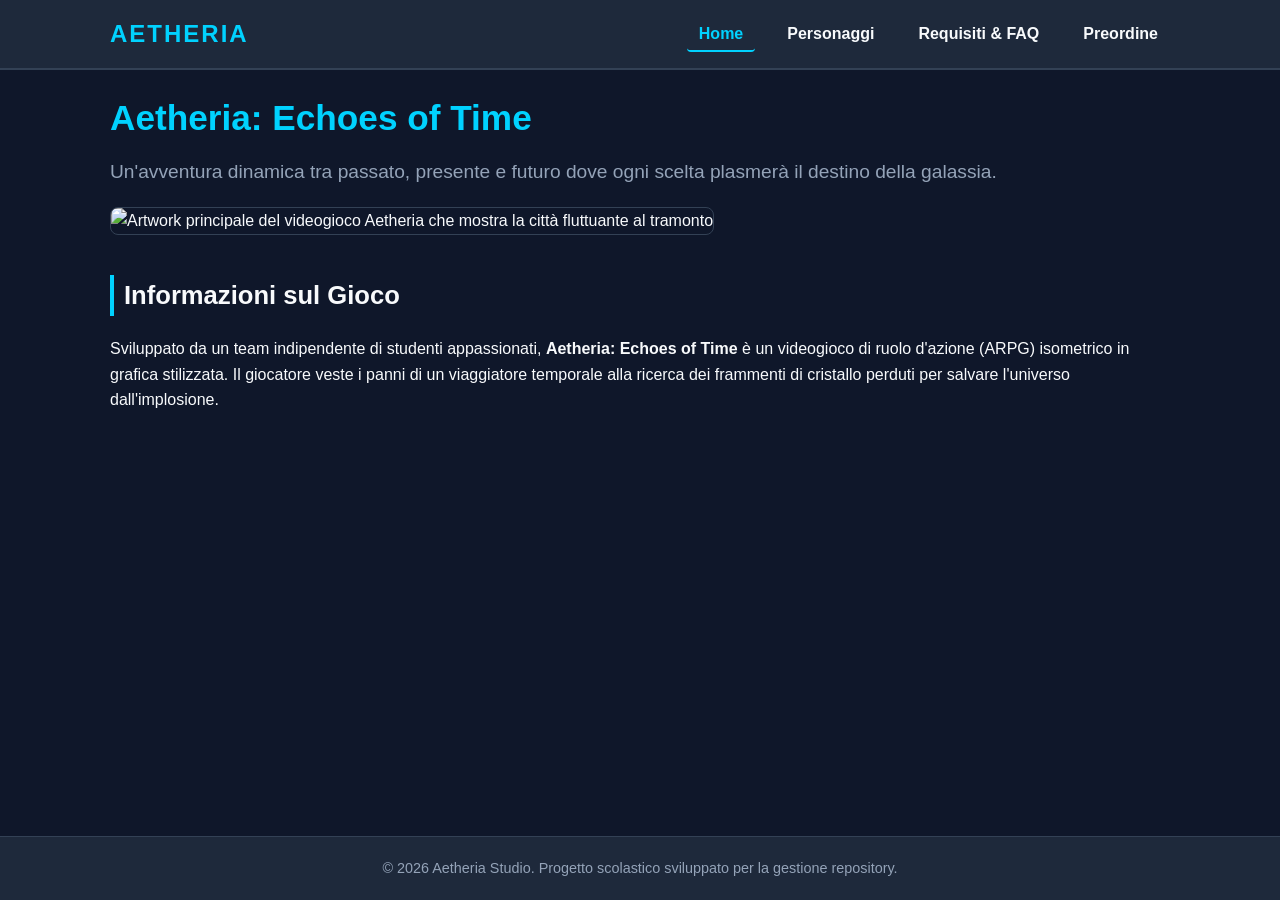
==== index.html @ c9b49b9a "Fase 1: Setup iniziale, foglio CSS con variabili e pagina index" ====
<!doctype html>
<html lang="it">
  <head>
    <meta charset="UTF-8" />
    <meta name="viewport" content="width=device-width, initial-scale=1.0" />
    <title>Aetheria: Echoes of Time - Sito Ufficiale &amp; Press Kit</title>
    <link rel="stylesheet" href="css/style.css" />
  </head>
  <body>
    <header>
      <div class="header-container">
        <span class="logo">AETHERIA</span>
        <nav>
          <ul>
            <li><a href="index.html" class="active">Home</a></li>
            <li><a href="personaggi.html">Personaggi</a></li>
            <li><a href="requisiti.html">Requisiti &amp; FAQ</a></li>
            <li><a href="preordine.html">Preordine</a></li>
          </ul>
        </nav>
      </div>
    </header>

    <main>
      <section class="hero-section">
        <h1>Aetheria: Echoes of Time</h1>
        <p class="tagline">
          Un'avventura dinamica tra passato, presente e futuro dove ogni scelta
          plasmerà il destino della galassia.
        </p>
        <img
          src="img/hero.jpg"
          alt="Artwork principale del videogioco Aetheria che mostra la città fluttuante al tramonto"
          class="responsive-img"
        />
      </section>

      <section class="overview-section">
        <h2>Informazioni sul Gioco</h2>
        <p>
          Sviluppato da un team indipendente di studenti appassionati,
          <strong>Aetheria: Echoes of Time</strong> è un videogioco di ruolo
          d'azione (ARPG) isometrico in grafica stilizzata. Il giocatore veste i
          panni di un viaggiatore temporale alla ricerca dei frammenti di
          cristallo perduti per salvare l'universo dall'implosione.
        </p>
      </section>
    </main>

    <footer>
      <p>
        &copy; 2026 Aetheria Studio. Progetto scolastico sviluppato per la
        gestione repository.
      </p>
    </footer>
  </body>
</html>
---- css/style.css ----
:root {
  --primary-color: #00d2ff;
  --secondary-color: #3a7bd5;
  --bg-dark: #0f172a;
  --bg-card: #1e293b;
  --text-color: #f8fafc;
  --text-muted: #94a3b8;
  --accent-hover: #00e5ff;
  --border-color: #334155;
  --font-main: "Segoe UI", Tahoma, Geneva, Verdana, sans-serif;
  --max-width: 1100px;
}

* {
  box-sizing: border-box;
  margin: 0;
  padding: 0;
}

body {
  background-color: var(--bg-dark);
  color: var(--text-color);
  font-family: var(--font-main);
  line-height: 1.6;
  display: flex;
  flex-direction: column;
  min-height: 100vh;
}

main {
  flex: 1;
  width: 100%;
  max-width: var(--max-width);
  margin: 0 auto;
  padding: 20px;
}

header {
  background-color: var(--bg-card);
  border-bottom: 2px solid var(--border-color);
  position: sticky;
  top: 0;
  z-index: 100;
}

.header-container {
  max-width: var(--max-width);
  margin: 0 auto;
  padding: 15px 20px;
  display: flex;
  justify-content: space-between;
  align-items: center;
}

.logo {
  font-size: 1.5rem;
  font-weight: bold;
  color: var(--primary-color);
  letter-spacing: 2px;
}

nav ul {
  display: flex;
  list-style: none;
  gap: 20px;
}

nav a {
  color: var(--text-color);
  text-decoration: none;
  font-weight: 600;
  padding: 8px 12px;
  border-radius: 4px;
  transition:
    background-color 0.3s ease,
    color 0.3s ease;
}

nav a:hover {
  background-color: var(--primary-color);
  color: var(--bg-dark);
}

nav a.active {
  border-bottom: 2px solid var(--primary-color);
  color: var(--primary-color);
}

section {
  margin-bottom: 40px;
}

h1 {
  font-size: 2.2rem;
  color: var(--primary-color);
  margin-bottom: 10px;
}

h2 {
  font-size: 1.6rem;
  margin-bottom: 20px;
  border-left: 4px solid var(--primary-color);
  padding-left: 10px;
}

.tagline {
  font-size: 1.2rem;
  color: var(--text-muted);
  margin-bottom: 20px;
}

.responsive-img {
  max-width: 100%;
  height: auto;
  border-radius: 8px;
  border: 1px solid var(--border-color);
}

footer {
  background-color: var(--bg-card);
  border-top: 1px solid var(--border-color);
  text-align: center;
  padding: 20px;
  color: var(--text-muted);
  font-size: 0.9rem;
}
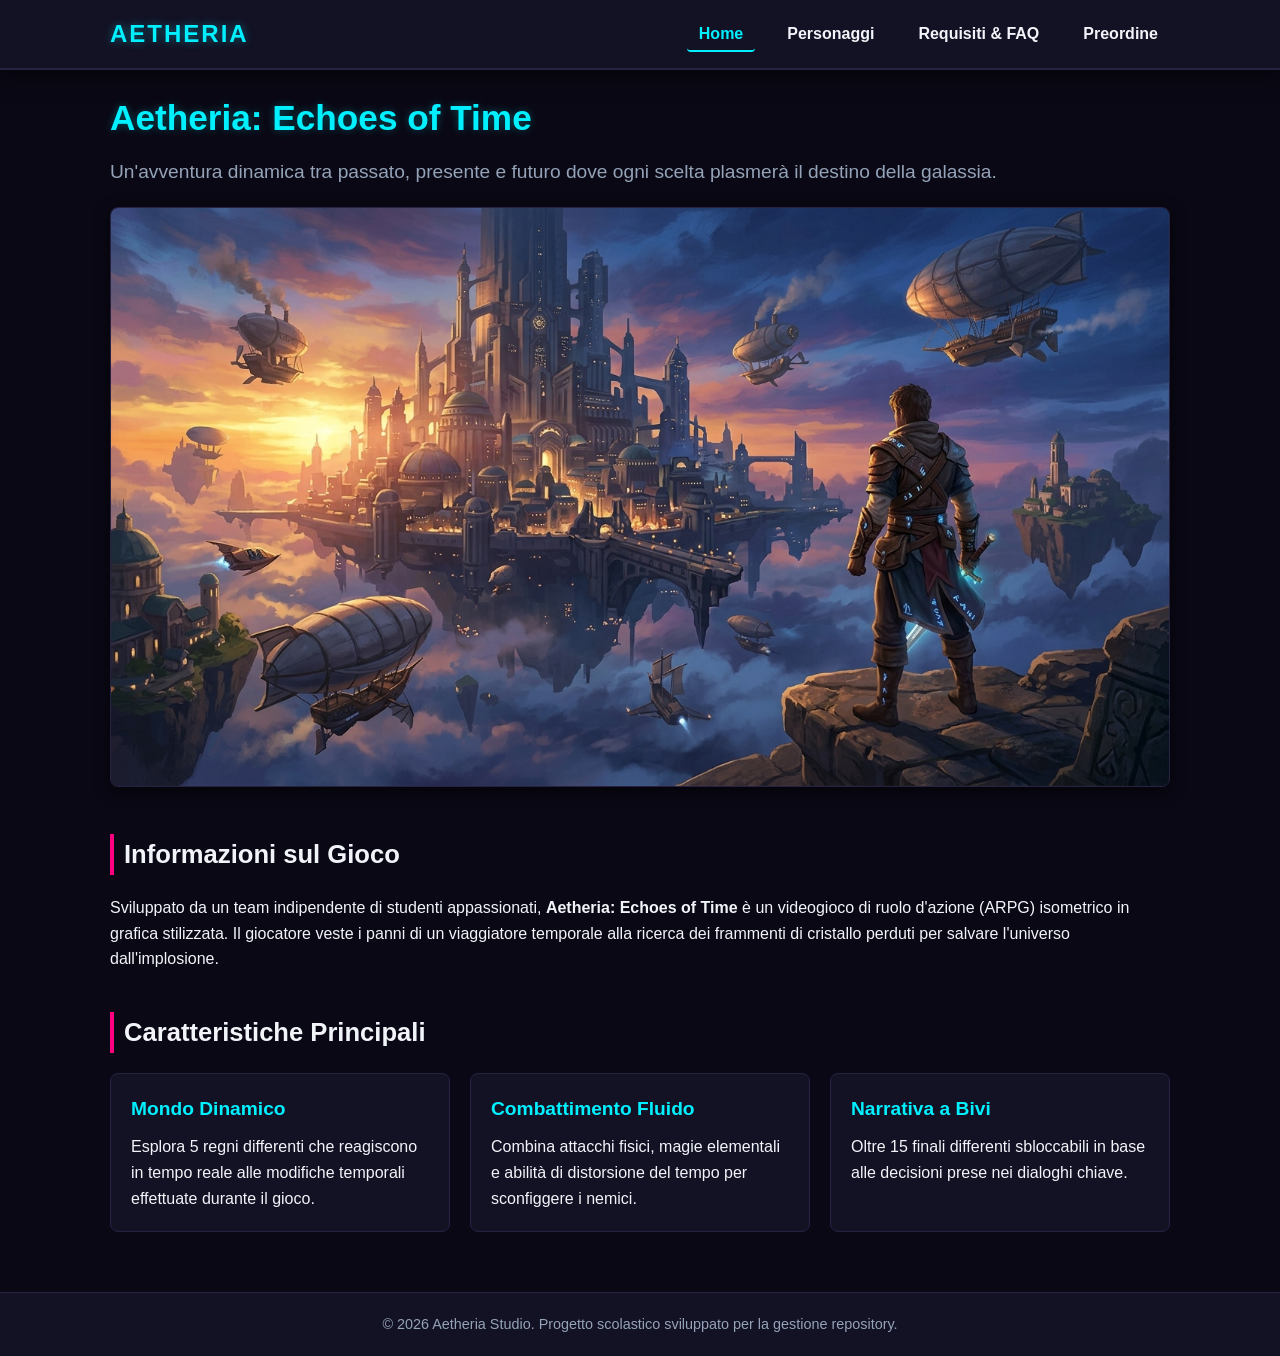
==== commit d2cb78a6: "Press kit Aetheria" ====
--- a/index.html
+++ b/index.html
@@ -45,6 +45,33 @@
           cristallo perduti per salvare l'universo dall'implosione.
         </p>
       </section>
+
+      <section class="features-section">
+        <h2>Caratteristiche Principali</h2>
+        <div class="grid-container">
+          <article class="feature-card">
+            <h3>Mondo Dinamico</h3>
+            <p>
+              Esplora 5 regni differenti che reagiscono in tempo reale alle
+              modifiche temporali effettuate durante il gioco.
+            </p>
+          </article>
+          <article class="feature-card">
+            <h3>Combattimento Fluido</h3>
+            <p>
+              Combina attacchi fisici, magie elementali e abilità di distorsione
+              del tempo per sconfiggere i nemici.
+            </p>
+          </article>
+          <article class="feature-card">
+            <h3>Narrativa a Bivi</h3>
+            <p>
+              Oltre 15 finali differenti sbloccabili in base alle decisioni
+              prese nei dialoghi chiave.
+            </p>
+          </article>
+        </div>
+      </section>
     </main>
 
     <footer>
--- a/css/style.css
+++ b/css/style.css
@@ -1,12 +1,13 @@
 :root {
-  --primary-color: #00d2ff;
-  --secondary-color: #3a7bd5;
-  --bg-dark: #0f172a;
-  --bg-card: #1e293b;
-  --text-color: #f8fafc;
+  --primary-color: #8a2be2;
+  --secondary-color: #00f0ff;
+  --accent-color: #ff007f;
+  --bg-dark: #0a0814;
+  --bg-card: #131124;
+  --text-color: #f1f5f9;
   --text-muted: #94a3b8;
-  --accent-hover: #00e5ff;
-  --border-color: #334155;
+  --accent-hover: #b829ea;
+  --border-color: #272242;
   --font-main: "Segoe UI", Tahoma, Geneva, Verdana, sans-serif;
   --max-width: 1100px;
 }
@@ -41,6 +42,7 @@
   position: sticky;
   top: 0;
   z-index: 100;
+  box-shadow: 0 4px 20px rgba(0, 0, 0, 0.5);
 }
 
 .header-container {
@@ -55,8 +57,9 @@
 .logo {
   font-size: 1.5rem;
   font-weight: bold;
-  color: var(--primary-color);
+  color: var(--secondary-color);
   letter-spacing: 2px;
+  text-shadow: 0 0 10px rgba(0, 240, 255, 0.4);
 }
 
 nav ul {
@@ -71,19 +74,18 @@
   font-weight: 600;
   padding: 8px 12px;
   border-radius: 4px;
-  transition:
-    background-color 0.3s ease,
-    color 0.3s ease;
+  transition: all 0.3s ease;
 }
 
 nav a:hover {
   background-color: var(--primary-color);
-  color: var(--bg-dark);
+  color: #ffffff;
+  box-shadow: 0 0 12px rgba(138, 43, 226, 0.6);
 }
 
 nav a.active {
-  border-bottom: 2px solid var(--primary-color);
-  color: var(--primary-color);
+  border-bottom: 2px solid var(--secondary-color);
+  color: var(--secondary-color);
 }
 
 section {
@@ -92,15 +94,23 @@
 
 h1 {
   font-size: 2.2rem;
-  color: var(--primary-color);
+  color: var(--secondary-color);
   margin-bottom: 10px;
+  text-shadow: 0 0 8px rgba(0, 240, 255, 0.3);
 }
 
 h2 {
   font-size: 1.6rem;
   margin-bottom: 20px;
-  border-left: 4px solid var(--primary-color);
+  border-left: 4px solid var(--accent-color);
   padding-left: 10px;
+  color: var(--text-color);
+}
+
+h3 {
+  font-size: 1.2rem;
+  color: var(--secondary-color);
+  margin-bottom: 10px;
 }
 
 .tagline {
@@ -114,6 +124,154 @@
   height: auto;
   border-radius: 8px;
   border: 1px solid var(--border-color);
+  box-shadow: 0 4px 15px rgba(0, 0, 0, 0.6);
+}
+
+.grid-container {
+  display: grid;
+  grid-template-columns: repeat(auto-fit, minmax(280px, 1fr));
+  gap: 20px;
+}
+
+.feature-card,
+.character-card {
+  background-color: var(--bg-card);
+  padding: 20px;
+  border-radius: 8px;
+  border: 1px solid var(--border-color);
+  transition:
+    transform 0.3s ease,
+    border-color 0.3s ease;
+}
+
+.feature-card:hover,
+.character-card:hover {
+  transform: translateY(-4px);
+  border-color: var(--primary-color);
+}
+
+.character-card img {
+  margin-bottom: 15px;
+}
+
+.role {
+  font-weight: bold;
+  color: var(--accent-color);
+  margin-bottom: 10px;
+}
+
+.table-container {
+  overflow-x: auto;
+}
+
+table {
+  width: 100%;
+  border-collapse: collapse;
+  background-color: var(--bg-card);
+  border-radius: 8px;
+  overflow: hidden;
+  border: 1px solid var(--border-color);
+}
+
+th,
+td {
+  padding: 12px 15px;
+  text-align: left;
+  border-bottom: 1px solid var(--border-color);
+}
+
+thead th {
+  background-color: var(--primary-color);
+  color: #ffffff;
+  font-size: 1rem;
+}
+
+tbody th {
+  color: var(--secondary-color);
+  font-weight: 600;
+}
+
+tbody tr:hover {
+  background-color: rgba(138, 43, 226, 0.1);
+}
+
+.preorder-form {
+  background-color: var(--bg-card);
+  padding: 25px;
+  border-radius: 8px;
+  border: 1px solid var(--border-color);
+}
+
+.form-group {
+  margin-bottom: 20px;
+  display: flex;
+  flex-direction: column;
+}
+
+.form-group label {
+  margin-bottom: 8px;
+  font-weight: 600;
+}
+
+input[type="text"],
+input[type="email"],
+input[type="number"],
+select,
+textarea {
+  width: 100%;
+  padding: 10px;
+  border: 1px solid var(--border-color);
+  border-radius: 4px;
+  background-color: var(--bg-dark);
+  color: var(--text-color);
+  font-family: inherit;
+  transition: border-color 0.3s ease;
+}
+
+input:focus,
+select:focus,
+textarea:focus {
+  outline: none;
+  border-color: var(--secondary-color);
+  box-shadow: 0 0 8px rgba(0, 240, 255, 0.3);
+}
+
+.radio-group label,
+.checkbox-group label {
+  display: flex;
+  align-items: center;
+  gap: 10px;
+  margin-bottom: 8px;
+  font-weight: normal;
+  cursor: pointer;
+}
+
+.submit-btn {
+  background-color: var(--primary-color);
+  color: #ffffff;
+  border: none;
+  padding: 12px 24px;
+  font-size: 1rem;
+  font-weight: bold;
+  border-radius: 4px;
+  cursor: pointer;
+  transition: all 0.3s ease;
+}
+
+.submit-btn:hover {
+  background-color: var(--accent-hover);
+  box-shadow: 0 0 15px rgba(184, 41, 234, 0.5);
+}
+
+.faq-item {
+  background-color: var(--bg-card);
+  padding: 15px 20px;
+  border-radius: 6px;
+  margin-bottom: 15px;
+  border-left: 3px solid var(--accent-color);
+  border-top: 1px solid var(--border-color);
+  border-right: 1px solid var(--border-color);
+  border-bottom: 1px solid var(--border-color);
 }
 
 footer {
@@ -124,3 +282,31 @@
   color: var(--text-muted);
   font-size: 0.9rem;
 }
+
+@media (max-width: 768px) {
+  .header-container {
+    flex-direction: column;
+    gap: 15px;
+  }
+
+  nav ul {
+    flex-direction: column;
+    align-items: center;
+    gap: 10px;
+    width: 100%;
+  }
+
+  nav a {
+    display: block;
+    width: 100%;
+    text-align: center;
+  }
+
+  h1 {
+    font-size: 1.8rem;
+  }
+
+  h2 {
+    font-size: 1.4rem;
+  }
+}
